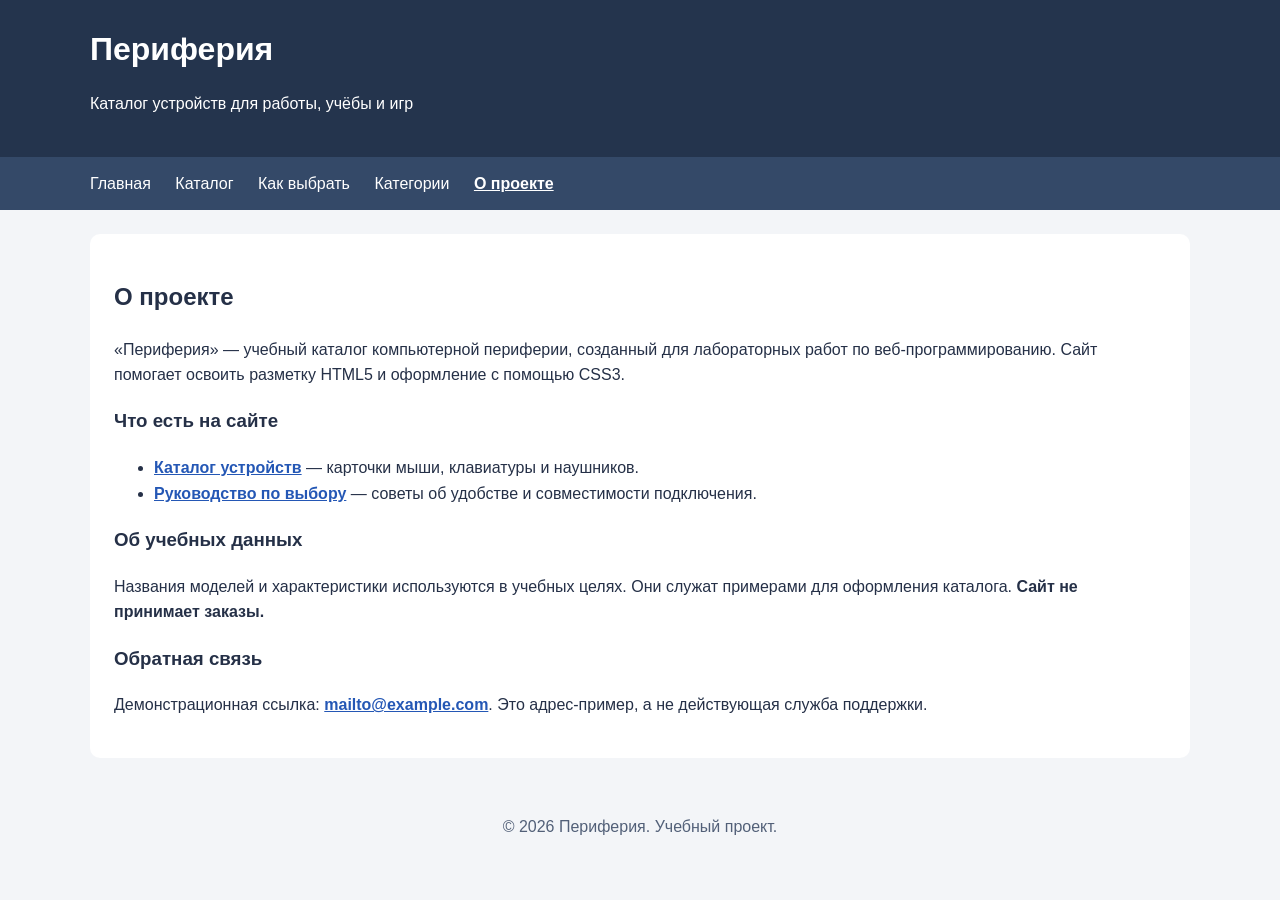
==== about.html @ ad81632f "feat(about): add project information page" ====
<!DOCTYPE html>
<html lang="ru">

<head>
    <meta charset="UTF-8">
    <meta name="viewport" content="width=device-width, initial-scale=1.0">
    <meta name="description" content="О проекте «Периферия»: учебный каталог для лабораторных по веб-программированию, разделы сайта и учебные данные.">

    <title>О проекте — Периферия</title>

    <link rel="stylesheet" href="css/style.css">
</head>

<body>
    <header class="site-header">
        <div class="container">
            <h1>Периферия</h1>
            <p>Каталог устройств для работы, учёбы и игр</p>
        </div>
    </header>

    <nav class="site-nav" aria-label="Основная навигация">
        <div class="container">
            <a href="index.html">Главная</a>
            <a href="catalog.html">Каталог</a>
            <a href="guide.html">Как выбрать</a>
            <a href="index.html#categories">Категории</a>
            <a href="about.html" aria-current="page">О проекте</a>
        </div>
    </nav>

    <main class="container">
        <article class="card">
            <h2>О проекте</h2>
            <p>
                «Периферия» — учебный каталог компьютерной периферии,
                созданный для лабораторных работ по веб-программированию.
                Сайт помогает освоить разметку HTML5 и оформление с помощью CSS3.
            </p>

            <section>
                <h3>Что есть на сайте</h3>
                <ul>
                    <li><a class="details-link" href="catalog.html">Каталог устройств</a> — карточки мыши, клавиатуры и наушников.</li>
                    <li><a class="details-link" href="guide.html">Руководство по выбору</a> — советы об удобстве и совместимости подключения.</li>
                </ul>
            </section>

            <section>
                <h3>Об учебных данных</h3>
                <p>
                    Названия моделей и характеристики используются в учебных целях.
                    Они служат примерами для оформления каталога.
                    <strong>Сайт не принимает заказы.</strong>
                </p>
            </section>

            <section>
                <h3>Обратная связь</h3>
                <p>
                    Демонстрационная ссылка:
                    <a class="details-link" href="mailto:mailto@example.com">mailto@example.com</a>.
                    Это адрес-пример, а не действующая служба поддержки.
                </p>
            </section>
        </article>
    </main>

    <footer class="site-footer">
        <div class="container">
            <p>&copy; 2026 Периферия. Учебный проект.</p>
        </div>
    </footer>
</body>

</html>
---- css/style.css ----
/* Селектор тега: применяется ко всему телу страницы */
body {
    margin: 0;
    font-family: Arial, sans-serif;
    line-height: 1.6;
    color: #253047;
    background-color: #f3f5f8;
}

/* Селектор класса: ограничивает ширину содержимого */
.container {
    width: 90%;
    max-width: 1100px;
    margin: 0 auto;
}

.site-header {
    padding: 24px 0;
    color: #ffffff;
    background-color: #24344d;
}

.site-header h1 {
    margin: 0;
}

.site-nav {
    padding: 14px 0;
    background-color: #344968;
}

.site-nav a {
    display: inline-block;
    margin-right: 20px;
    color: #ffffff;
    text-decoration: none;
}

.site-nav a:hover {
    text-decoration: underline;
}

.card {
    margin: 24px 0;
    padding: 24px;
    background-color: #ffffff;
    border-radius: 10px;
}

/* Селектор идентификатора: применяется к одному разделу */
#about {
    border-left: 4px solid #356bd6;
}

.site-footer {
    padding: 16px 0;
    color: #526078;
    text-align: center;
}

/* Выделение ссылки на текущую страницу */
.site-nav a[aria-current="page"] {
    font-weight: bold;
    text-decoration: underline;
}

.catalog-section {
    padding: 24px 0;
}

/* Сетка автоматически подбирает количество столбцов */
.product-grid {
    display: grid;
    grid-template-columns: repeat(auto-fit, minmax(220px, 1fr));
    gap: 20px;
}

.product-card {
    margin: 0;
}

.product-card h3 {
    margin-top: 0;
}

.product-card ul {
    padding-left: 20px;
}

.product-image {
    display: block;
    width: 100%;
    height: 180px;
    object-fit: contain;
    margin-bottom: 16px;
}

.product-image-large {
    max-width: 400px;
    height: 260px;
    margin: 0 auto 24px;
}

.details-link {
    color: #2457b5;
    font-weight: bold;
}

.details-link:hover {
    text-decoration: none;
}

.specs-table {
    width: 100%;
    border-collapse: collapse;
}

.specs-table caption {
    margin-bottom: 10px;
    text-align: left;
    color: #526078;
}

.specs-table th,
.specs-table td {
    padding: 12px;
    border: 1px solid #d5dce6;
    text-align: left;
    /* Позволяет длинным словам переноситься в узких ячейках. */
    overflow-wrap: anywhere;
}

.specs-table thead {
    background-color: #edf2fa;
}

.selection-tip {
    border-left: 4px solid #356bd6;
}
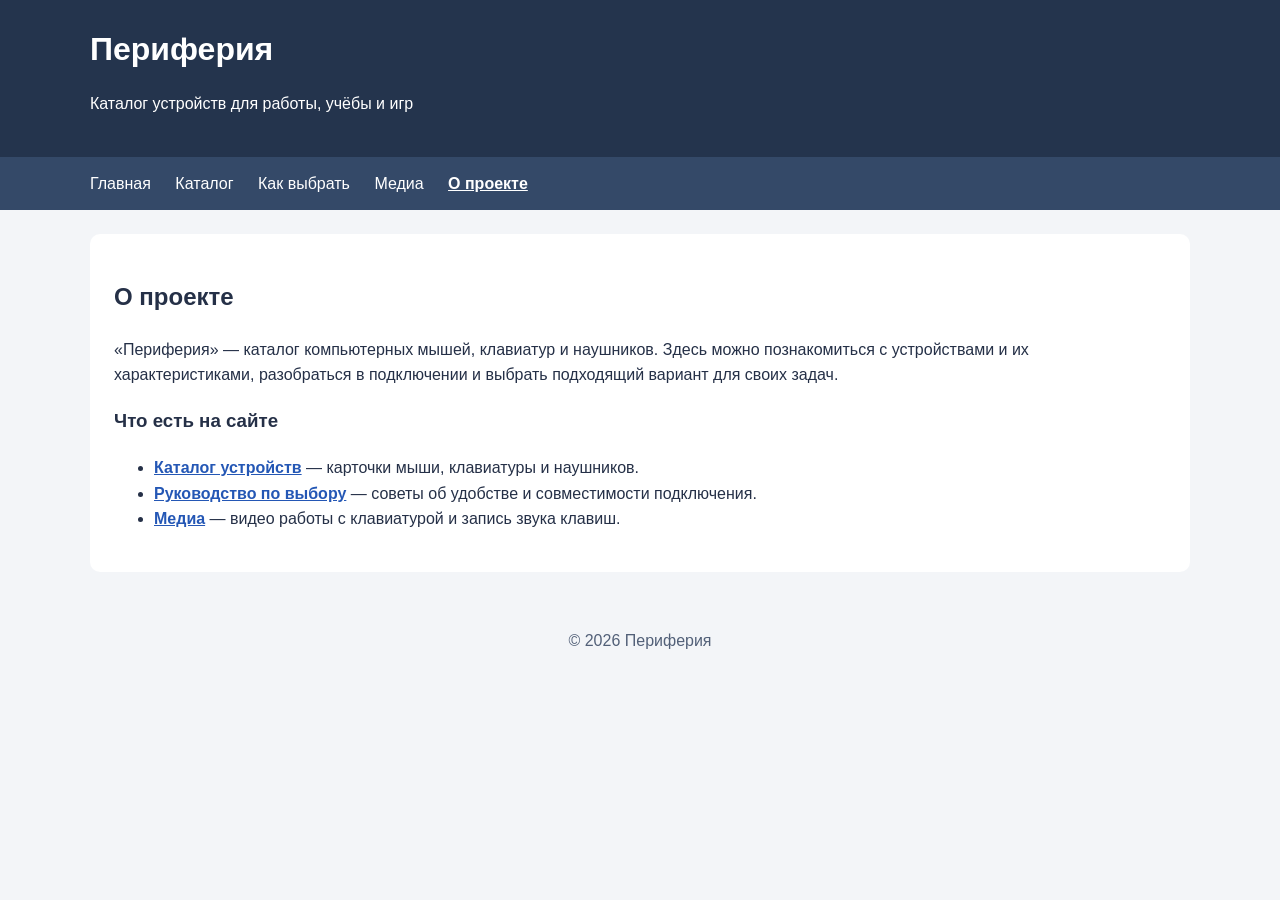
==== commit 38cc2a7e: "feat(media): add media page and simplify site copy" ====
--- a/about.html
+++ b/about.html
@@ -4,7 +4,7 @@
 <head>
     <meta charset="UTF-8">
     <meta name="viewport" content="width=device-width, initial-scale=1.0">
-    <meta name="description" content="О проекте «Периферия»: учебный каталог для лабораторных по веб-программированию, разделы сайта и учебные данные.">
+    <meta name="description" content="О каталоге «Периферия»: мыши, клавиатуры, наушники, рекомендации по выбору и медиаматериалы.">
 
     <title>О проекте — Периферия</title>
 
@@ -24,7 +24,7 @@
             <a href="index.html">Главная</a>
             <a href="catalog.html">Каталог</a>
             <a href="guide.html">Как выбрать</a>
-            <a href="index.html#categories">Категории</a>
+            <a href="media.html">Медиа</a>
             <a href="about.html" aria-current="page">О проекте</a>
         </div>
     </nav>
@@ -33,9 +33,9 @@
         <article class="card">
             <h2>О проекте</h2>
             <p>
-                «Периферия» — учебный каталог компьютерной периферии,
-                созданный для лабораторных работ по веб-программированию.
-                Сайт помогает освоить разметку HTML5 и оформление с помощью CSS3.
+                «Периферия» — каталог компьютерных мышей, клавиатур и наушников.
+                Здесь можно познакомиться с устройствами и их характеристиками,
+                разобраться в подключении и выбрать подходящий вариант для своих задач.
             </p>
 
             <section>
@@ -43,32 +43,16 @@
                 <ul>
                     <li><a class="details-link" href="catalog.html">Каталог устройств</a> — карточки мыши, клавиатуры и наушников.</li>
                     <li><a class="details-link" href="guide.html">Руководство по выбору</a> — советы об удобстве и совместимости подключения.</li>
+                    <li><a class="details-link" href="media.html">Медиа</a> — видео работы с клавиатурой и запись звука клавиш.</li>
                 </ul>
             </section>
 
-            <section>
-                <h3>Об учебных данных</h3>
-                <p>
-                    Названия моделей и характеристики используются в учебных целях.
-                    Они служат примерами для оформления каталога.
-                    <strong>Сайт не принимает заказы.</strong>
-                </p>
-            </section>
-
-            <section>
-                <h3>Обратная связь</h3>
-                <p>
-                    Демонстрационная ссылка:
-                    <a class="details-link" href="mailto:mailto@example.com">mailto@example.com</a>.
-                    Это адрес-пример, а не действующая служба поддержки.
-                </p>
-            </section>
         </article>
     </main>
 
     <footer class="site-footer">
         <div class="container">
-            <p>&copy; 2026 Периферия. Учебный проект.</p>
+            <p>&copy; 2026 Периферия</p>
         </div>
     </footer>
 </body>
--- a/css/style.css
+++ b/css/style.css
@@ -137,3 +137,13 @@
 .selection-tip {
     border-left: 4px solid #356bd6;
 }
+
+video,
+audio {
+    display: block;
+    width: 100%;
+}
+
+video {
+    height: auto;
+}
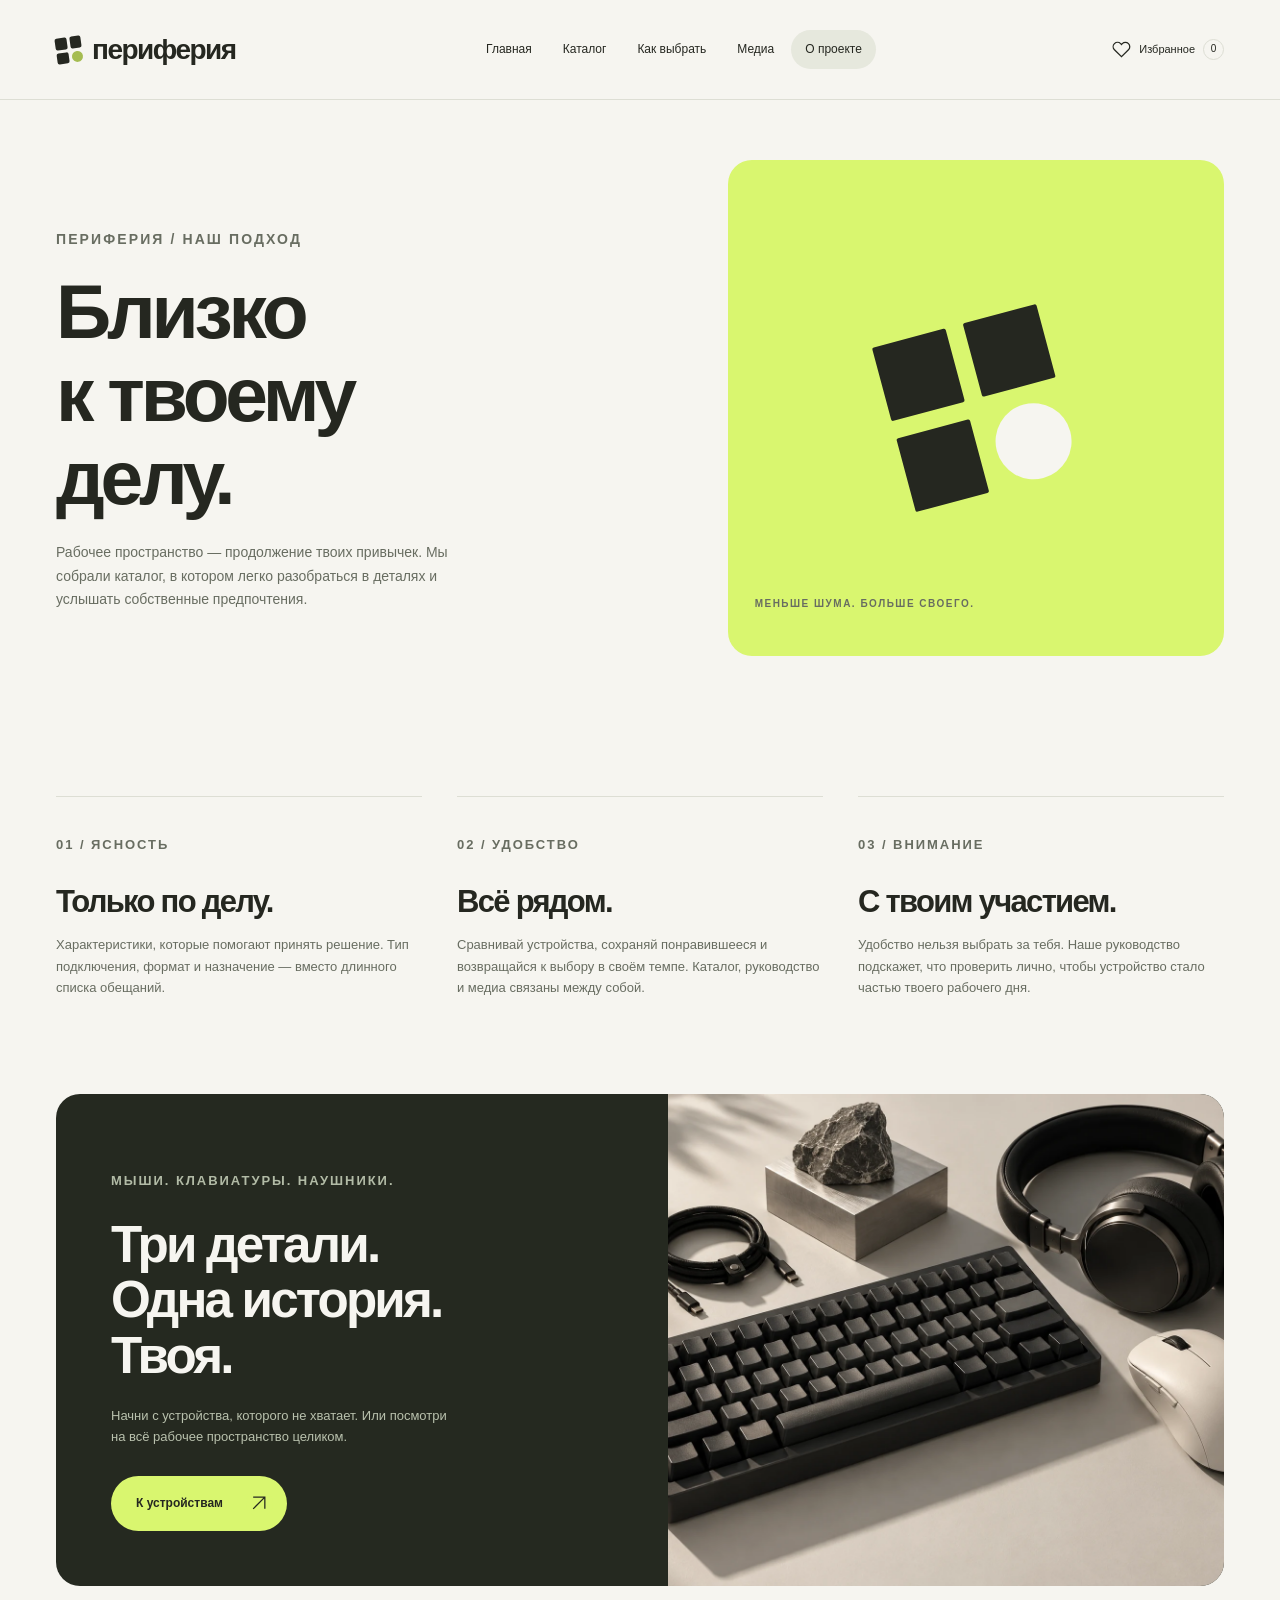
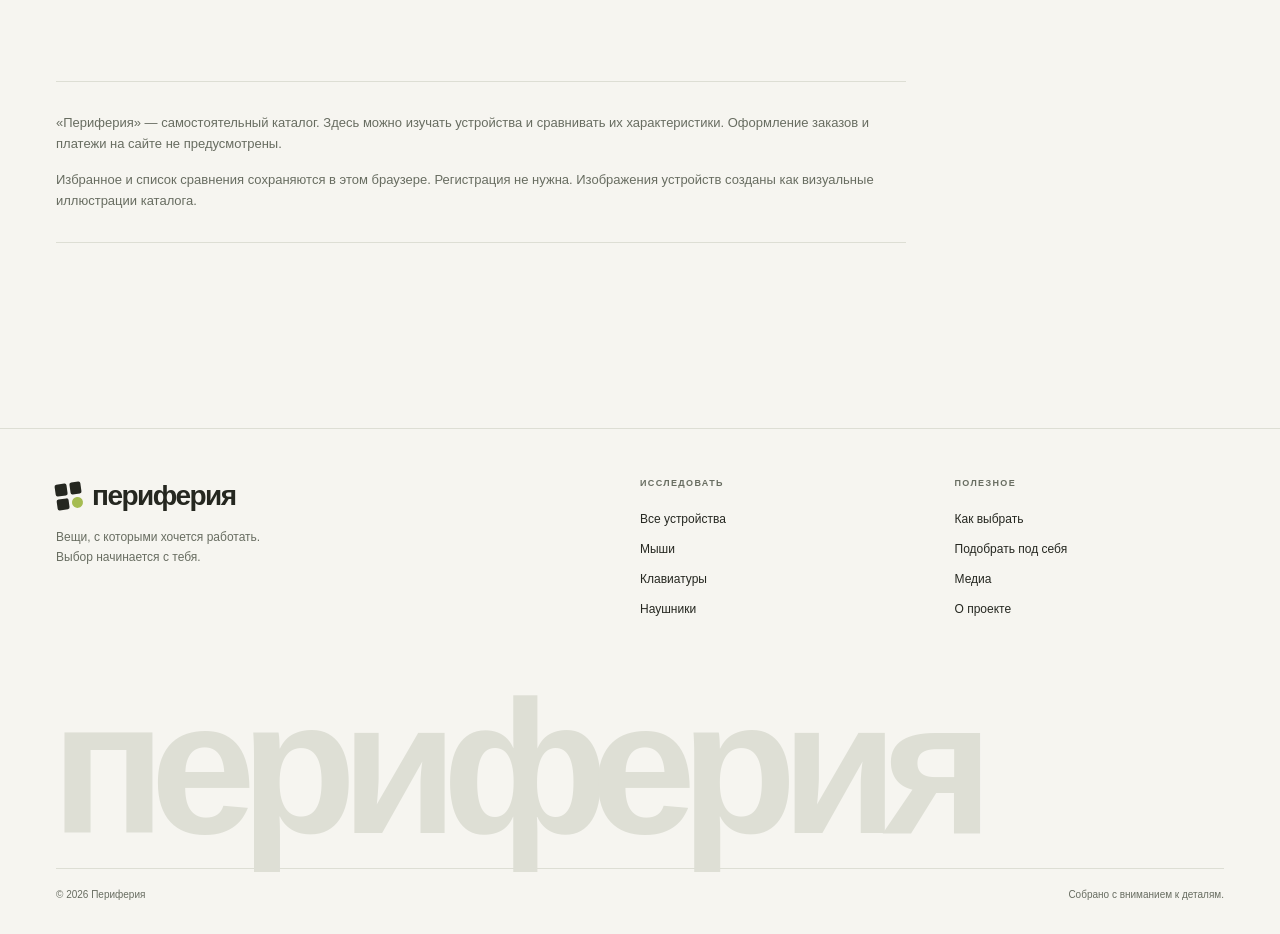
==== commit f64af4b1: "feat: redesign catalog and add interactive selection tools" ====
--- a/about.html
+++ b/about.html
@@ -1,60 +1,288 @@
 <!DOCTYPE html>
 <html lang="ru">
-
-<head>
+  <head>
     <meta charset="UTF-8">
-    <meta name="viewport" content="width=device-width, initial-scale=1.0">
-    <meta name="description" content="О каталоге «Периферия»: мыши, клавиатуры, наушники, рекомендации по выбору и медиаматериалы.">
-
-    <title>О проекте — Периферия</title>
-
+    <meta name="viewport" content="width=device-width, initial-scale=1">
+    <meta name="theme-color" content="#f6f5f0">
+    <meta name="description" content="Периферия — независимый каталог устройств для рабочего пространства. Наш подход к выбору, сравнению и удобству.">
+    <meta property="og:title" content="О проекте — Периферия">
+    <meta property="og:description" content="Периферия — независимый каталог устройств для рабочего пространства. Наш подход к выбору, сравнению и удобству.">
+    <meta property="og:type" content="website">
+    <meta property="og:locale" content="ru_RU">
+    <title>
+      О проекте — Периферия
+    </title>
+    <link rel="icon" href="images/favicon.svg" type="image/svg+xml">
     <link rel="stylesheet" href="css/style.css">
-</head>
-
-<body>
+    <script src="js/app.js" defer>
+    </script>
+  </head>
+  <body>
+    <a class="skip-link" href="#main">
+      К содержанию
+    </a>
     <header class="site-header">
-        <div class="container">
-            <h1>Периферия</h1>
-            <p>Каталог устройств для работы, учёбы и игр</p>
-        </div>
+      <div class="container header-inner">
+        <a class="logo" href="index.html" aria-label="Периферия — главная">
+          <span class="logo-symbol" aria-hidden="true">
+            <i>
+            </i>
+            <i>
+            </i>
+            <i>
+            </i>
+            <i>
+            </i>
+          </span>
+          периферия
+        </a>
+        <nav class="main-nav" id="main-navigation" data-mobile-nav aria-label="Основная навигация">
+          <a href="index.html">
+            Главная
+          </a>
+          <a href="catalog.html">
+            Каталог
+          </a>
+          <a href="guide.html">
+            Как выбрать
+          </a>
+          <a href="media.html">
+            Медиа
+          </a>
+          <a href="about.html" aria-current="page">
+            О проекте
+          </a>
+        </nav>
+        <div class="header-actions">
+          <a class="favorite-link" href="catalog.html?favorites=1" aria-label="Открыть избранное">
+            <svg width="19" height="19" viewBox="0 0 24 24" fill="none" stroke="currentColor" stroke-width="1.6" aria-hidden="true">
+              <path d="M20.8 4.6a5.5 5.5 0 0 0-7.8 0L12 5.7l-1.1-1.1a5.5 5.5 0 0 0-7.8 7.8L12 21l8.8-8.6a5.5 5.5 0 0 0 0-7.8Z"/>
+            </svg>
+            <span>
+              Избранное
+            </span>
+            <span class="counter" data-favorite-count>
+              0
+            </span>
+          </a>
+          <button class="menu-toggle" type="button" data-menu-toggle aria-controls="main-navigation" aria-expanded="false" aria-label="Открыть меню">
+            <svg width="20" height="20" viewBox="0 0 24 24" fill="none" stroke="currentColor" stroke-width="1.5" aria-hidden="true">
+              <path d="M4 8h16M4 16h16"/>
+            </svg>
+          </button>
+        </div>
+      </div>
     </header>
-
-    <nav class="site-nav" aria-label="Основная навигация">
-        <div class="container">
-            <a href="index.html">Главная</a>
-            <a href="catalog.html">Каталог</a>
-            <a href="guide.html">Как выбрать</a>
-            <a href="media.html">Медиа</a>
-            <a href="about.html" aria-current="page">О проекте</a>
-        </div>
-    </nav>
-
-    <main class="container">
-        <article class="card">
-            <h2>О проекте</h2>
+    <main id="main">
+      <section class="container page-hero story-hero">
+        <div>
+          <p class="eyebrow">
+            Периферия / Наш подход
+          </p>
+          <h1>
+            Близко
+            <br>
+            к твоему
+            <br>
+            делу.
+          </h1>
+          <p>
+            Рабочее пространство — продолжение твоих привычек. Мы собрали каталог, в котором легко разобраться в деталях и услышать собственные предпочтения.
+          </p>
+        </div>
+        <div class="story-mark" aria-hidden="true">
+          <span class="logo-symbol" aria-hidden="true">
+            <i>
+            </i>
+            <i>
+            </i>
+            <i>
+            </i>
+            <i>
+            </i>
+          </span>
+          <span class="eyebrow">
+            Меньше шума. Больше своего.
+          </span>
+        </div>
+      </section>
+      <section class="container section principles" aria-label="Принципы каталога">
+        <div class="principle" data-reveal>
+          <p class="eyebrow">
+            01 / Ясность
+          </p>
+          <h2>
+            Только по делу.
+          </h2>
+          <p>
+            Характеристики, которые помогают принять решение. Тип подключения, формат и назначение — вместо длинного списка обещаний.
+          </p>
+        </div>
+        <div class="principle" data-reveal>
+          <p class="eyebrow">
+            02 / Удобство
+          </p>
+          <h2>
+            Всё рядом.
+          </h2>
+          <p>
+            Сравнивай устройства, сохраняй понравившееся и возвращайся к выбору в своём темпе. Каталог, руководство и медиа связаны между собой.
+          </p>
+        </div>
+        <div class="principle" data-reveal>
+          <p class="eyebrow">
+            03 / Внимание
+          </p>
+          <h2>
+            С твоим участием.
+          </h2>
+          <p>
+            Удобство нельзя выбрать за тебя. Наше руководство подскажет, что проверить лично, чтобы устройство стало частью твоего рабочего дня.
+          </p>
+        </div>
+      </section>
+      <section class="container">
+        <div class="editorial-panel">
+          <div class="editorial-copy">
+            <p class="eyebrow">
+              Мыши. Клавиатуры. Наушники.
+            </p>
+            <h2>
+              Три детали.
+              <br>
+              Одна история.
+              <br>
+              Твоя.
+            </h2>
             <p>
-                «Периферия» — каталог компьютерных мышей, клавиатур и наушников.
-                Здесь можно познакомиться с устройствами и их характеристиками,
-                разобраться в подключении и выбрать подходящий вариант для своих задач.
-            </p>
-
-            <section>
-                <h3>Что есть на сайте</h3>
-                <ul>
-                    <li><a class="details-link" href="catalog.html">Каталог устройств</a> — карточки мыши, клавиатуры и наушников.</li>
-                    <li><a class="details-link" href="guide.html">Руководство по выбору</a> — советы об удобстве и совместимости подключения.</li>
-                    <li><a class="details-link" href="media.html">Медиа</a> — видео работы с клавиатурой и запись звука клавиш.</li>
-                </ul>
-            </section>
-
-        </article>
+              Начни с устройства, которого не хватает. Или посмотри на всё рабочее пространство целиком.
+            </p>
+            <a class="button button--lime" href="catalog.html">
+              К устройствам
+              <span class="arrow-circle">
+                <svg width="20" height="20" viewBox="0 0 24 24" fill="none" stroke="currentColor" stroke-width="1.5" aria-hidden="true">
+                  <path d="M5 19 19 5M5 5h14v14"/>
+                </svg>
+              </span>
+            </a>
+          </div>
+          <div class="editorial-art">
+            <img src="images/hero.webp" alt="Комплект устройств для рабочего пространства" width="1536" height="1024" loading="lazy">
+          </div>
+        </div>
+      </section>
+      <section class="container section">
+        <div class="about-note">
+          <p>
+            «Периферия» — самостоятельный каталог. Здесь можно изучать устройства и сравнивать их характеристики. Оформление заказов и платежи на сайте не предусмотрены.
+          </p>
+          <p>
+            Избранное и список сравнения сохраняются в этом браузере. Регистрация не нужна. Изображения устройств созданы как визуальные иллюстрации каталога.
+          </p>
+        </div>
+      </section>
     </main>
-
     <footer class="site-footer">
-        <div class="container">
-            <p>&copy; 2026 Периферия</p>
-        </div>
+      <div class="container">
+        <div class="footer-top">
+          <div class="footer-brand">
+            <a class="logo" href="index.html" aria-label="Периферия — главная">
+              <span class="logo-symbol" aria-hidden="true">
+                <i>
+                </i>
+                <i>
+                </i>
+                <i>
+                </i>
+                <i>
+                </i>
+              </span>
+              периферия
+            </a>
+            <p>
+              Вещи, с которыми хочется работать.
+              <br>
+              Выбор начинается с тебя.
+            </p>
+          </div>
+          <div class="footer-links">
+            <p class="eyebrow">
+              Исследовать
+            </p>
+            <a href="catalog.html">
+              Все устройства
+            </a>
+            <a href="catalog.html?category=mouse">
+              Мыши
+            </a>
+            <a href="catalog.html?category=keyboard">
+              Клавиатуры
+            </a>
+            <a href="catalog.html?category=headphones">
+              Наушники
+            </a>
+          </div>
+          <div class="footer-links">
+            <p class="eyebrow">
+              Полезное
+            </p>
+            <a href="guide.html">
+              Как выбрать
+            </a>
+            <a href="guide.html#finder">
+              Подобрать под себя
+            </a>
+            <a href="media.html">
+              Медиа
+            </a>
+            <a href="about.html">
+              О проекте
+            </a>
+          </div>
+        </div>
+        <div class="footer-word" aria-hidden="true">
+          периферия
+        </div>
+        <div class="footer-bottom">
+          <span>
+            © 2026 Периферия
+          </span>
+          <span>
+            Собрано с вниманием к деталям.
+          </span>
+        </div>
+      </div>
     </footer>
-</body>
-
+    <div class="compare-bar" data-compare-bar hidden>
+      <span>
+        В сравнении:
+        <b data-compare-count>
+          0
+        </b>
+      </span>
+      <button class="button button--lime" type="button" data-open-compare>
+        Сравнить устройства
+        <svg width="20" height="20" viewBox="0 0 24 24" fill="none" stroke="currentColor" stroke-width="1.5" aria-hidden="true">
+          <path d="M5 19 19 5M5 5h14v14"/>
+        </svg>
+      </button>
+      <button type="button" data-clear-compare>
+        Сбросить
+      </button>
+    </div>
+    <dialog class="compare-dialog" id="compare-dialog" aria-labelledby="compare-title">
+      <div class="dialog-heading">
+        <h2 id="compare-title">
+          Всё рядом.
+        </h2>
+        <button type="button" class="icon-button" data-close-dialog aria-label="Закрыть сравнение">
+          ✕
+        </button>
+      </div>
+      <div data-compare-content>
+      </div>
+    </dialog>
+    <div class="toast" data-toast role="status" hidden>
+    </div>
+  </body>
 </html>
--- a/css/style.css
+++ b/css/style.css
@@ -1,149 +1,2221 @@
-/* Селектор тега: применяется ко всему телу страницы */
+:root {
+  --paper:#f6f5f0;
+  --ink:#252720;
+  --muted:#686d61;
+  --line:#ddded4;
+  --lime:#d9f66f;
+  --surface:#eeeee6;
+  --dark:#252920;
+}
+
+* {
+  box-sizing:border-box;
+}
+
+html {
+  scroll-behavior:smooth;
+  scroll-padding-top:35px;
+}
+
 body {
-    margin: 0;
-    font-family: Arial, sans-serif;
-    line-height: 1.6;
-    color: #253047;
-    background-color: #f3f5f8;
-}
-
-/* Селектор класса: ограничивает ширину содержимого */
+  margin:0;
+  background:var(--paper);
+  color:var(--ink);
+  font:16px/1.65 'Segoe UI',Arial,sans-serif;
+  -webkit-font-smoothing:antialiased;
+}
+
+button,input,select {
+  font:inherit;
+  color:inherit;
+}
+
+a {
+  color:inherit;
+  text-decoration:none;
+}
+
+button {
+  cursor:pointer;
+}
+
+img,video {
+  display:block;
+  max-width:100%;
+}
+
+svg {
+  vertical-align:middle;
+  flex-shrink:0;
+}
+
+h1,h2,h3,p {
+  margin:0;
+}
+
+h1,h2,h3 {
+  font-weight:550;
+  line-height:1.08;
+  letter-spacing:-.055em;
+}
+
+h1 {
+  font-size:clamp(54px,7vw,100px);
+}
+
+h2 {
+  font-size:clamp(36px,4.3vw,64px);
+}
+
+h3 {
+  font-size:27px;
+  letter-spacing:-.04em;
+}
+
+p {
+  color:var(--muted);
+}
+
+[hidden] {
+  display:none!important;
+}
+
+::selection {
+  background:var(--lime);
+}
+
+:focus-visible {
+  outline:3px solid #708b30;
+  outline-offset:5px;
+}
+
+button:disabled {
+  opacity:.45;
+  cursor:default;
+}
+
 .container {
-    width: 90%;
-    max-width: 1100px;
-    margin: 0 auto;
+  width:calc(100% - 112px);
+  max-width:1360px;
+  margin-inline:auto;
+}
+
+.section {
+  padding-block:95px;
+}
+
+.eyebrow {
+  font-size:10px;
+  letter-spacing:.15em;
+  text-transform:uppercase;
+  font-weight:650;
+  line-height:1.5;
+}
+
+.muted {
+  color:var(--muted);
+}
+
+.skip-link {
+  position:fixed;
+  top:-100px;
+  left:20px;
+  z-index:100;
+  padding:12px;
+  background:var(--lime);
+}
+
+.skip-link:focus {
+  top:10px;
 }
 
 .site-header {
-    padding: 24px 0;
-    color: #ffffff;
-    background-color: #24344d;
-}
-
-.site-header h1 {
-    margin: 0;
-}
-
-.site-nav {
-    padding: 14px 0;
-    background-color: #344968;
-}
-
-.site-nav a {
-    display: inline-block;
-    margin-right: 20px;
-    color: #ffffff;
-    text-decoration: none;
-}
-
-.site-nav a:hover {
-    text-decoration: underline;
-}
-
-.card {
-    margin: 24px 0;
-    padding: 24px;
-    background-color: #ffffff;
-    border-radius: 10px;
-}
-
-/* Селектор идентификатора: применяется к одному разделу */
-#about {
-    border-left: 4px solid #356bd6;
+  height:100px;
+  border-bottom:1px solid var(--line);
+  position:relative;
+  z-index:30;
+  background:var(--paper);
+}
+
+.header-inner {
+  height:100%;
+  display:flex;
+  justify-content:space-between;
+  align-items:center;
+  gap:24px;
+}
+
+.logo {
+  display:inline-flex;
+  align-items:center;
+  gap:10px;
+  font-size:28px;
+  font-weight:750;
+  letter-spacing:-1.5px;
+  line-height:1;
+}
+
+.logo-symbol {
+  width:26px;
+  height:26px;
+  display:grid;
+  grid-template-columns:repeat(2,1fr);
+  gap:3px;
+  transform:rotate(-8deg);
+}
+
+.logo-symbol i {
+  background:currentColor;
+  border-radius:2px;
+}
+
+.logo-symbol i:last-child {
+  border-radius:50%;
+  background:#a5bc51;
+}
+
+.main-nav {
+  display:flex;
+  align-items:center;
+  gap:3px;
+}
+
+.main-nav a {
+  font-size:12px;
+  padding:10px 14px;
+  border-radius:30px;
+  transition:background .2s;
+}
+
+.main-nav a:hover,.main-nav a[aria-current=page] {
+  background:#e6e8dd;
+}
+
+.header-actions {
+  display:flex;
+  align-items:center;
+  gap:15px;
+}
+
+.favorite-link {
+  display:flex;
+  align-items:center;
+  gap:8px;
+  font-size:11px;
+}
+
+.counter {
+  width:21px;
+  height:21px;
+  border:1px solid var(--line);
+  border-radius:50%;
+  display:grid;
+  place-items:center;
+  font-size:10px;
+}
+
+.menu-toggle {
+  display:none;
+}
+
+.icon-button,.menu-toggle {
+  width:42px;
+  height:42px;
+  border:1px solid var(--line);
+  background:transparent;
+  border-radius:50%;
+  place-items:center;
+}
+
+.icon-button {
+  display:inline-grid;
+  transition:background .2s;
+}
+
+.icon-button:hover {
+  background:var(--lime);
+}
+
+.button {
+  display:inline-flex;
+  align-items:center;
+  justify-content:center;
+  gap:23px;
+  padding:13px 24px;
+  min-height:53px;
+  border:1px solid transparent;
+  border-radius:40px;
+  background:var(--ink);
+  color:#fff;
+  font-size:12px;
+  font-weight:600;
+  transition:transform .2s,background .2s;
+}
+
+.button:hover {
+  transform:translateY(-2px);
+  background:#474f3b;
+}
+
+.button--lime {
+  background:var(--lime);
+  color:var(--ink);
+}
+
+.button--lime:hover {
+  background:#c9e85e;
+}
+
+.button--outline {
+  background:transparent;
+  color:var(--ink);
+  border-color:var(--line);
+}
+
+.button--outline:hover {
+  background:var(--surface);
+}
+
+.arrow-circle {
+  width:27px;
+  height:27px;
+  display:grid;
+  place-items:center;
+  border-radius:50%;
+  background:var(--lime);
+  color:var(--ink);
+  margin-right:-11px;
+}
+
+.text-link {
+  display:inline-flex;
+  align-items:center;
+  gap:15px;
+  border-bottom:1px solid var(--ink);
+  padding-bottom:6px;
+  font-size:12px;
+  font-weight:600;
+  transition:gap .2s;
+}
+
+.text-link:hover {
+  gap:22px;
+}
+
+.hero {
+  padding-top:34px;
+  padding-bottom:45px;
+}
+
+.hero-topline {
+  display:flex;
+  justify-content:space-between;
+  padding-bottom:28px;
+  color:var(--muted);
+}
+
+.live-dot {
+  display:flex;
+  align-items:center;
+  gap:8px;
+}
+
+.live-dot:before {
+  content:'';
+  width:6px;
+  height:6px;
+  background:#96a85e;
+  border-radius:50%;
+}
+
+.hero-grid {
+  display:grid;
+  grid-template-columns:1fr 1.02fr;
+  gap:45px;
+  align-items:center;
+}
+
+.hero-copy {
+  padding-block:25px;
+  animation:arrive .9s both;
+}
+
+.hero h1 {
+  font-size:clamp(62px,6.15vw,97px);
+  line-height:1.04;
+  letter-spacing:-.065em;
+}
+
+.hero h1 em {
+  font-family:Georgia,serif;
+  font-weight:400;
+}
+
+.hero-description {
+  max-width:350px;
+  margin-top:26px;
+  font-size:14px;
+  line-height:1.85;
+}
+
+.hero-cta {
+  display:flex;
+  align-items:center;
+  gap:25px;
+  margin-top:31px;
+}
+
+.hero-secondary {
+  font-size:11px;
+  border-bottom:1px solid var(--line);
+  padding-bottom:5px;
+}
+
+.hero-visual {
+  position:relative;
+  aspect-ratio:1.02;
+  border-radius:22px;
+  overflow:hidden;
+  background:#e9e8e2;
+  animation:arrive 1.1s .1s both;
+}
+
+.hero-visual>img {
+  width:100%;
+  height:100%;
+  object-fit:cover;
+  transition:transform 1s;
+}
+
+.hero-visual:hover>img {
+  transform:scale(1.04);
+}
+
+.hero-sticker {
+  position:absolute;
+  right:24px;
+  top:24px;
+  display:grid;
+  place-content:center;
+  text-align:center;
+  background:var(--lime);
+  width:95px;
+  height:95px;
+  border-radius:50%;
+  font-size:10px;
+  font-weight:750;
+  line-height:1.4;
+  letter-spacing:.07em;
+  transform:rotate(12deg);
+}
+
+.photo-caption {
+  position:absolute;
+  bottom:22px;
+  left:22px;
+  right:22px;
+  padding:14px 17px;
+  border-radius:11px;
+  background:#fafaf1dd;
+  backdrop-filter:blur(10px);
+  display:flex;
+  justify-content:space-between;
+  align-items:center;
+  gap:10px;
+  font-size:11px;
+}
+
+.caption-arrow {
+  font-size:22px;
+}
+
+.hero-notes {
+  display:flex;
+  gap:36px;
+  border-top:1px solid var(--line);
+  padding-top:22px;
+  margin-top:30px;
+  font-size:10px;
+  color:var(--muted);
+}
+
+.hero-notes span {
+  display:flex;
+  align-items:center;
+  gap:8px;
+}
+
+.hero-notes b {
+  font-size:16px;
+  font-weight:400;
+  color:var(--ink);
+}
+
+.category-strip {
+  display:grid;
+  grid-template-columns:1fr repeat(3,1fr);
+  border-block:1px solid var(--line);
+  margin-top:20px;
+}
+
+.category-intro {
+  padding:25px 15px 25px 0;
+  display:flex;
+  align-items:center;
+}
+
+.category-strip>a {
+  border-left:1px solid var(--line);
+  padding:23px;
+  display:flex;
+  align-items:center;
+  justify-content:space-between;
+  gap:10px;
+  transition:background .2s;
+}
+
+.category-strip>a:hover {
+  background:var(--lime);
+}
+
+.category-strip small {
+  display:block;
+  font-size:9px;
+  letter-spacing:.12em;
+  color:var(--muted);
+  margin-bottom:5px;
+}
+
+.category-strip strong {
+  font-size:17px;
+  font-weight:550;
+}
+
+.section-heading {
+  display:flex;
+  justify-content:space-between;
+  align-items:end;
+  gap:30px;
+  margin-bottom:36px;
+}
+
+.section-heading .eyebrow {
+  color:var(--muted);
+  margin-bottom:15px;
+}
+
+.section-heading p {
+  font-size:13px;
+  max-width:330px;
+}
+
+.product-grid {
+  display:grid;
+  grid-template-columns:repeat(3,minmax(0,1fr));
+  gap:24px;
+}
+
+.product-card {
+  min-width:0;
+}
+
+.product-visual {
+  position:relative;
+  aspect-ratio:1.06;
+  border-radius:18px;
+  overflow:hidden;
+  background:#e9e8e2;
+}
+
+.product-visual>a {
+  display:block;
+  height:100%;
+}
+
+.product-visual img {
+  width:100%;
+  height:100%;
+  object-fit:cover;
+  transition:transform .7s cubic-bezier(.2,.6,.25,1);
+}
+
+.product-visual:hover img {
+  transform:scale(1.055);
+}
+
+.favorite-button {
+  position:absolute;
+  right:16px;
+  top:16px;
+  background:#ffffffba;
+  border:0;
+}
+
+.favorite-button[aria-pressed=true] {
+  background:var(--lime);
+}
+
+.favorite-button[aria-pressed=true] svg {
+  fill:currentColor;
+}
+
+.product-index {
+  position:absolute;
+  left:18px;
+  bottom:16px;
+  font-size:9px;
+  letter-spacing:.08em;
+  background:#f5f5e9b8;
+  border-radius:4px;
+  padding:3px 7px;
+  color:#555c49;
+}
+
+.product-meta {
+  padding:21px 3px 0;
+}
+
+.product-meta>.eyebrow {
+  color:var(--muted);
+  font-size:9px;
+}
+
+.product-title {
+  display:block;
+  margin-top:8px;
+}
+
+.product-title h3 {
+  font-size:27px;
+}
+
+.product-meta>p {
+  font-size:12px;
+  margin-top:11px;
+  line-height:1.75;
+  max-width:300px;
+}
+
+.product-bottom {
+  border-top:1px solid var(--line);
+  margin-top:18px;
+  padding-top:14px;
+  display:flex;
+  justify-content:space-between;
+  align-items:center;
+  gap:10px;
+  font-size:10px;
+  color:var(--muted);
+}
+
+.text-button {
+  border:0;
+  background:none;
+  padding:3px 0;
+  font-size:11px;
+  font-weight:600;
+  white-space:nowrap;
+}
+
+.text-button:hover {
+  text-decoration:underline;
+}
+
+.text-button[aria-pressed=true] {
+  color:#576e1f;
+}
+
+.editorial-panel {
+  display:grid;
+  grid-template-columns:1.1fr 1fr;
+  background:var(--dark);
+  color:var(--paper);
+  border-radius:24px;
+  overflow:hidden;
+  min-height:430px;
+}
+
+.editorial-copy {
+  padding:55px;
+}
+
+.editorial-copy .eyebrow {
+  color:#b2bba6;
+}
+
+.editorial-copy h2 {
+  font-size:clamp(38px,4vw,62px);
+  margin-top:27px;
+}
+
+.editorial-copy p {
+  font-size:13px;
+  color:#b9c1ad;
+  max-width:350px;
+  margin-top:22px;
+}
+
+.editorial-copy .button {
+  margin-top:28px;
+}
+
+.editorial-art {
+  position:relative;
+  background:#e9e8e2;
+  overflow:hidden;
+}
+
+.editorial-art img {
+  width:100%;
+  height:100%;
+  object-fit:cover;
+}
+
+.mini-label {
+  position:absolute;
+  bottom:24px;
+  left:24px;
+  font-size:10px;
+  padding:8px 15px;
+  background:var(--paper);
+  border-radius:25px;
+}
+
+.manifesto {
+  display:grid;
+  grid-template-columns:.55fr 1.45fr;
+  gap:40px;
+  border-top:1px solid var(--line);
+  padding-top:35px;
+}
+
+.manifesto-text {
+  font-size:clamp(27px,3vw,44px);
+  letter-spacing:-.035em;
+  line-height:1.4;
+  color:var(--ink);
+}
+
+.manifesto-text span {
+  color:#818975;
+}
+
+.media-teaser {
+  display:grid;
+  grid-template-columns:1fr 1fr;
+  gap:55px;
+  align-items:center;
+}
+
+.teaser-image {
+  aspect-ratio:1.4;
+  border-radius:18px;
+  position:relative;
+  overflow:hidden;
+  background:var(--surface);
+}
+
+.teaser-image img {
+  width:100%;
+  height:100%;
+  object-fit:cover;
+}
+
+.teaser-play {
+  position:absolute;
+  inset:0;
+  display:grid;
+  place-items:center;
+}
+
+.teaser-play span {
+  width:70px;
+  height:70px;
+  border-radius:50%;
+  background:var(--lime);
+  display:grid;
+  place-items:center;
+  font-size:22px;
+  box-shadow:0 0 0 13px #ffffff30;
+}
+
+.teaser-copy h2 {
+  margin-top:16px;
+}
+
+.teaser-copy p {
+  font-size:14px;
+  margin-top:21px;
+  max-width:360px;
+}
+
+.teaser-copy .text-link {
+  margin-top:27px;
 }
 
 .site-footer {
-    padding: 16px 0;
-    color: #526078;
-    text-align: center;
-}
-
-/* Выделение ссылки на текущую страницу */
-.site-nav a[aria-current="page"] {
-    font-weight: bold;
-    text-decoration: underline;
-}
-
-.catalog-section {
-    padding: 24px 0;
-}
-
-/* Сетка автоматически подбирает количество столбцов */
-.product-grid {
-    display: grid;
-    grid-template-columns: repeat(auto-fit, minmax(220px, 1fr));
-    gap: 20px;
-}
-
-.product-card {
-    margin: 0;
-}
-
-.product-card h3 {
-    margin-top: 0;
-}
-
-.product-card ul {
-    padding-left: 20px;
-}
-
-.product-image {
-    display: block;
-    width: 100%;
-    height: 180px;
-    object-fit: contain;
-    margin-bottom: 16px;
-}
-
-.product-image-large {
-    max-width: 400px;
-    height: 260px;
-    margin: 0 auto 24px;
-}
-
-.details-link {
-    color: #2457b5;
-    font-weight: bold;
-}
-
-.details-link:hover {
-    text-decoration: none;
+  border-top:1px solid var(--line);
+  margin-top:90px;
+  padding-top:48px;
+  overflow:hidden;
+}
+
+.footer-top {
+  display:grid;
+  grid-template-columns:2fr 1fr 1fr;
+  gap:45px;
+}
+
+.footer-brand p {
+  font-size:12px;
+  max-width:270px;
+  margin-top:18px;
+}
+
+.footer-links .eyebrow {
+  color:var(--muted);
+  margin-bottom:15px;
+  font-size:9px;
+}
+
+.footer-links a {
+  display:block;
+  font-size:12px;
+  padding:5px 0;
+}
+
+.footer-links a:hover {
+  text-decoration:underline;
+}
+
+.footer-word {
+  font-size:clamp(60px,14.8vw,230px);
+  line-height:1.05;
+  letter-spacing:-.08em;
+  font-weight:600;
+  color:#dedfd5;
+  margin-left:-.025em;
+  margin-top:45px;
+  user-select:none;
+}
+
+.footer-bottom {
+  border-top:1px solid var(--line);
+  display:flex;
+  justify-content:space-between;
+  gap:20px;
+  padding-block:18px 30px;
+  font-size:10px;
+  color:var(--muted);
+}
+
+.page-hero {
+  padding-block:60px 45px;
+}
+
+.breadcrumb {
+  display:flex;
+  gap:10px;
+  font-size:10px;
+  color:var(--muted);
+  margin-bottom:35px;
+}
+
+.breadcrumb a:hover {
+  color:var(--ink);
+}
+
+.page-hero .eyebrow {
+  margin-bottom:20px;
+  color:var(--muted);
+}
+
+.page-hero-row {
+  display:flex;
+  justify-content:space-between;
+  align-items:end;
+  gap:30px;
+}
+
+.page-hero p {
+  max-width:410px;
+  font-size:14px;
+  margin-top:23px;
+}
+
+.large-counter {
+  font-size:70px;
+  color:#c3c8b8;
+  line-height:1;
+  letter-spacing:-.08em;
+}
+
+.catalog-tools {
+  border-block:1px solid var(--line);
+  padding:25px 0;
+  display:flex;
+  align-items:center;
+  gap:18px;
+  flex-wrap:wrap;
+  margin-bottom:27px;
+}
+
+.search-field {
+  display:flex;
+  align-items:center;
+  gap:12px;
+  flex:1;
+  min-width:200px;
+  border-bottom:1px solid #a5ab97;
+  padding:8px 0;
+}
+
+.search-field input {
+  border:0;
+  background:none;
+  outline:none;
+  width:100%;
+  font-size:13px;
+}
+
+.search-field:focus-within {
+  border-color:#5b7225;
+}
+
+.catalog-filters {
+  display:flex;
+  gap:7px;
+  flex-wrap:wrap;
+}
+
+.filter-button {
+  border:1px solid var(--line);
+  background:transparent;
+  padding:9px 15px;
+  border-radius:30px;
+  font-size:11px;
+}
+
+.filter-button:hover {
+  background:var(--surface);
+}
+
+.filter-button.is-active,.filter-button[aria-pressed=true] {
+  background:var(--ink);
+  border-color:var(--ink);
+  color:var(--paper);
+}
+
+.catalog-subline {
+  display:flex;
+  justify-content:space-between;
+  align-items:center;
+  gap:15px;
+  margin-bottom:25px;
+  font-size:11px;
+  color:var(--muted);
+}
+
+.catalog-subline select {
+  border:0;
+  background:transparent;
+  padding:8px;
+  font-size:11px;
+  max-width:180px;
+}
+
+.empty-state {
+  text-align:center;
+  border:1px dashed #b9c0ad;
+  border-radius:18px;
+  padding:65px 25px;
+}
+
+.empty-state h2 {
+  font-size:30px;
+}
+
+.empty-state p {
+  font-size:13px;
+  margin:15px 0 24px;
+}
+
+.catalog-note {
+  display:flex;
+  justify-content:space-between;
+  gap:40px;
+  border-top:1px solid var(--line);
+  padding-top:30px;
+  margin-top:65px;
+}
+
+.catalog-note p {
+  font-size:13px;
+  max-width:450px;
+}
+
+.compare-bar {
+  position:fixed;
+  z-index:40;
+  left:50%;
+  bottom:22px;
+  transform:translateX(-50%);
+  display:flex;
+  align-items:center;
+  gap:25px;
+  background:var(--ink);
+  color:var(--paper);
+  padding:12px 15px 12px 27px;
+  border-radius:60px;
+  box-shadow:0 10px 50px #1113;
+}
+
+.compare-bar>span {
+  font-size:12px;
+  white-space:nowrap;
+}
+
+.compare-bar .button {
+  min-height:40px;
+  padding:8px 20px;
+  font-size:11px;
+}
+
+.compare-bar>button:last-child {
+  background:none;
+  border:0;
+  color:var(--paper);
+  font-size:12px;
+  padding:8px;
+}
+
+.compare-dialog {
+  border:1px solid var(--line);
+  border-radius:24px;
+  background:var(--paper);
+  padding:35px;
+  width:min(1100px,calc(100% - 35px));
+  max-height:88vh;
+  color:var(--ink);
+}
+
+.compare-dialog::backdrop {
+  background:#1d2319a8;
+  backdrop-filter:blur(5px);
+}
+
+.dialog-heading {
+  display:flex;
+  justify-content:space-between;
+  align-items:center;
+  gap:20px;
+  margin-bottom:25px;
+}
+
+.dialog-heading h2 {
+  font-size:38px;
+}
+
+.comparison-table-wrap {
+  overflow-x:auto;
+}
+
+.comparison-table {
+  width:100%;
+  min-width:600px;
+  border-collapse:collapse;
+  text-align:left;
+  font-size:12px;
+}
+
+.comparison-table th,.comparison-table td {
+  padding:17px 12px;
+  border-bottom:1px solid var(--line);
+  vertical-align:top;
+}
+
+.comparison-table thead th {
+  font-size:21px;
+  letter-spacing:-.04em;
+}
+
+.comparison-table tbody th {
+  min-width:140px;
+  font-weight:400;
+  color:var(--muted);
+}
+
+.comparison-table img {
+  width:100px;
+  border-radius:8px;
+  margin-bottom:10px;
+}
+
+.compare-remove {
+  display:block;
+  border:0;
+  background:none;
+  padding:0;
+  font-size:10px;
+  text-decoration:underline;
+  color:var(--muted);
+  margin-top:12px;
+}
+
+.comparison-note {
+  font-size:11px;
+  margin-top:20px;
+}
+
+.toast {
+  position:fixed;
+  z-index:60;
+  bottom:105px;
+  left:50%;
+  transform:translateX(-50%);
+  padding:12px 20px;
+  background:var(--lime);
+  border-radius:10px;
+  max-width:90vw;
+  text-align:center;
+  font-size:12px;
+  box-shadow:0 10px 40px #3331;
+}
+
+.product-detail {
+  display:grid;
+  grid-template-columns:1.1fr 1fr;
+  gap:65px;
+  align-items:start;
+}
+
+.detail-image {
+  position:sticky;
+  top:25px;
+  aspect-ratio:1;
+  border-radius:24px;
+  overflow:hidden;
+  background:#e9e8e2;
+}
+
+.detail-image img {
+  width:100%;
+  height:100%;
+  object-fit:cover;
+}
+
+.detail-copy {
+  padding-top:10px;
+}
+
+.detail-copy h1 {
+  font-size:clamp(60px,6vw,88px);
+  margin-top:20px;
+}
+
+.detail-copy .lead {
+  max-width:420px;
+  font-size:16px;
+  line-height:1.8;
+  margin-top:25px;
+}
+
+.feature-pills {
+  display:flex;
+  flex-wrap:wrap;
+  gap:8px;
+  margin-top:22px;
+}
+
+.feature-pills span {
+  font-size:10px;
+  border:1px solid var(--line);
+  padding:6px 12px;
+  border-radius:20px;
+}
+
+.detail-actions {
+  display:flex;
+  gap:12px;
+  flex-wrap:wrap;
+  margin-top:30px;
+}
+
+.fine-print {
+  font-size:11px;
+  margin-top:16px;
 }
 
 .specs-table {
-    width: 100%;
-    border-collapse: collapse;
+  width:100%;
+  border-collapse:collapse;
+  text-align:left;
+  font-size:12px;
+  margin-top:35px;
 }
 
 .specs-table caption {
-    margin-bottom: 10px;
-    text-align: left;
-    color: #526078;
-}
-
-.specs-table th,
-.specs-table td {
-    padding: 12px;
-    border: 1px solid #d5dce6;
-    text-align: left;
-    /* Позволяет длинным словам переноситься в узких ячейках. */
-    overflow-wrap: anywhere;
-}
-
-.specs-table thead {
-    background-color: #edf2fa;
-}
-
-.selection-tip {
-    border-left: 4px solid #356bd6;
-}
-
-video,
-audio {
-    display: block;
-    width: 100%;
-}
-
-video {
-    height: auto;
-}
+  text-align:left;
+  text-transform:uppercase;
+  letter-spacing:.08em;
+  font-size:11px;
+  margin-bottom:15px;
+}
+
+.specs-table th,.specs-table td {
+  border-bottom:1px solid var(--line);
+  padding:14px 0;
+  vertical-align:top;
+  overflow-wrap:anywhere;
+}
+
+.specs-table th {
+  width:45%;
+  font-weight:400;
+  color:var(--muted);
+  padding-right:20px;
+}
+
+.detail-advice {
+  padding:20px;
+  background:var(--surface);
+  border-radius:12px;
+  margin-top:25px;
+}
+
+.detail-advice h2 {
+  font-size:18px;
+  letter-spacing:-.02em;
+}
+
+.detail-advice p {
+  font-size:12px;
+  margin-top:9px;
+}
+
+.detail-advice a {
+  text-decoration:underline;
+}
+
+.article-layout {
+  display:grid;
+  grid-template-columns:220px 1fr;
+  gap:70px;
+  align-items:start;
+}
+
+.article-nav {
+  position:sticky;
+  top:35px;
+  padding-top:10px;
+}
+
+.article-nav a {
+  display:block;
+  border-bottom:1px solid var(--line);
+  padding:15px 0;
+  font-size:12px;
+}
+
+.article-nav a span {
+  color:var(--muted);
+  margin-right:14px;
+  font-size:10px;
+}
+
+.article-section {
+  display:grid;
+  grid-template-columns:1fr .65fr;
+  gap:40px;
+  border-top:1px solid var(--line);
+  padding:35px 0 55px;
+  align-items:start;
+}
+
+.article-section h2 {
+  font-size:38px;
+  margin-bottom:21px;
+}
+
+.article-section p {
+  font-size:14px;
+  margin-top:13px;
+  line-height:1.85;
+}
+
+.article-section img {
+  width:100%;
+  border-radius:18px;
+}
+
+.article-section .eyebrow {
+  margin-bottom:20px;
+  color:var(--muted);
+}
+
+.checklist {
+  padding-left:20px;
+  font-size:14px;
+  color:var(--muted);
+}
+
+.checklist li {
+  padding:7px 0 7px 8px;
+}
+
+.finder {
+  background:var(--lime);
+  padding:45px;
+  border-radius:24px;
+  display:grid;
+  grid-template-columns:1fr 1fr;
+  gap:50px;
+  margin-top:25px;
+}
+
+.finder h2 {
+  font-size:40px;
+}
+
+.finder p {
+  font-size:13px;
+  margin-top:18px;
+  color:#59653b;
+  max-width:320px;
+}
+
+.finder fieldset {
+  border:0;
+  padding:0;
+  margin:0 0 23px;
+}
+
+.finder legend {
+  font-size:12px;
+  font-weight:600;
+  margin-bottom:12px;
+}
+
+.radio-options {
+  display:flex;
+  flex-wrap:wrap;
+  gap:8px;
+}
+
+.radio-options label {
+  position:relative;
+  cursor:pointer;
+}
+
+.radio-options input {
+  position:absolute;
+  opacity:0;
+  width:1px;
+  height:1px;
+}
+
+.radio-options span {
+  display:block;
+  font-size:11px;
+  padding:8px 12px;
+  border:1px solid #a6be5b;
+  border-radius:30px;
+}
+
+.radio-options input:checked+span {
+  background:var(--ink);
+  color:var(--paper);
+  border-color:var(--ink);
+}
+
+.radio-options input:focus-visible+span {
+  outline:3px solid #657b30;
+  outline-offset:3px;
+}
+
+.finder-result {
+  grid-column:1/-1;
+  border-top:1px solid #a9c357;
+  padding-top:25px;
+}
+
+.finder-result h3 {
+  font-size:25px;
+}
+
+.finder-links {
+  display:flex;
+  flex-wrap:wrap;
+  gap:10px;
+  margin-top:15px;
+}
+
+.finder-links a {
+  padding:8px 16px;
+  border:1px solid #9cb34f;
+  border-radius:30px;
+  font-size:12px;
+}
+
+.finder-note {
+  font-size:12px!important;
+  max-width:none!important;
+}
+
+.faq {
+  margin-top:70px;
+}
+
+.faq h2 {
+  font-size:42px;
+  margin-bottom:25px;
+}
+
+.faq details {
+  border-bottom:1px solid var(--line);
+  padding:19px 0;
+}
+
+.faq summary {
+  cursor:pointer;
+  font-size:15px;
+  list-style:none;
+  display:flex;
+  justify-content:space-between;
+  gap:20px;
+}
+
+.faq summary:after {
+  content:'+';
+  font-size:22px;
+  line-height:1;
+}
+
+.faq details[open] summary:after {
+  content:'−';
+}
+
+.faq details p {
+  font-size:13px;
+  max-width:760px;
+  padding-top:17px;
+}
+
+.story-hero {
+  display:grid;
+  grid-template-columns:1.1fr .9fr;
+  gap:65px;
+  align-items:center;
+}
+
+.story-hero h1 {
+  font-size:clamp(55px,6vw,94px);
+}
+
+.story-mark {
+  background:var(--lime);
+  border-radius:24px;
+  aspect-ratio:1;
+  display:grid;
+  place-items:center;
+  overflow:hidden;
+  position:relative;
+}
+
+.story-mark .logo-symbol {
+  width:170px;
+  height:170px;
+  gap:18px;
+  transform:rotate(-15deg);
+}
+
+.story-mark .logo-symbol i:last-child {
+  background:var(--paper);
+}
+
+.story-mark .eyebrow {
+  position:absolute;
+  bottom:25px;
+  left:27px;
+}
+
+.principles {
+  display:grid;
+  grid-template-columns:repeat(3,1fr);
+  gap:35px;
+}
+
+.principle {
+  border-top:1px solid var(--line);
+  padding-top:22px;
+}
+
+.principle .eyebrow {
+  color:var(--muted);
+  margin-bottom:30px;
+}
+
+.principle h2 {
+  font-size:31px;
+}
+
+.principle p {
+  font-size:13px;
+  margin-top:16px;
+}
+
+.about-note {
+  padding:30px 0;
+  border-block:1px solid var(--line);
+  font-size:13px;
+  max-width:850px;
+}
+
+.about-note p+p {
+  margin-top:14px;
+}
+
+.media-block {
+  padding:35px;
+  background:var(--surface);
+  border-radius:24px;
+  margin-top:30px;
+}
+
+.media-block-heading {
+  display:flex;
+  justify-content:space-between;
+  align-items:start;
+  gap:40px;
+  margin-bottom:25px;
+}
+
+.media-block h2 {
+  font-size:34px;
+}
+
+.media-block p {
+  font-size:13px;
+  max-width:430px;
+  margin-top:14px;
+}
+
+.media-block video {
+  width:100%;
+  max-height:680px;
+  background:#161913;
+  border-radius:14px;
+  aspect-ratio:16/9;
+  object-fit:contain;
+}
+
+.media-open {
+  margin-top:20px;
+  display:inline-flex;
+  font-size:11px;
+  text-decoration:underline;
+}
+
+.sound-panel {
+  display:grid;
+  grid-template-columns:.65fr 1.35fr;
+  background:var(--dark);
+  color:var(--paper);
+  padding:40px;
+  border-radius:24px;
+  margin-top:28px;
+  gap:40px;
+  align-items:center;
+}
+
+.sound-panel h2 {
+  font-size:34px;
+}
+
+.sound-panel p {
+  font-size:13px;
+  margin-top:15px;
+  color:#b8beae;
+}
+
+.sound-panel audio {
+  width:100%;
+  margin-top:24px;
+}
+
+.sound-panel a {
+  font-size:11px;
+  text-decoration:underline;
+  display:inline-block;
+  margin-top:18px;
+}
+
+.sound-art {
+  height:180px;
+  display:flex;
+  align-items:center;
+  justify-content:center;
+  gap:6px;
+}
+
+.sound-art i {
+  display:block;
+  width:5px;
+  height:var(--height);
+  background:var(--lime);
+  border-radius:10px;
+}
+
+.media-footnote {
+  font-size:11px;
+  margin-top:20px;
+  color:var(--muted);
+}
+
+.reveal-ready {
+  opacity:0;
+  transform:translateY(22px);
+  transition:opacity .7s,transform .7s;
+}
+
+.reveal-ready.is-revealed {
+  opacity:1;
+  transform:none;
+}
+
+@keyframes arrive {
+  from {
+    opacity:0;
+    transform:translateY(22px);
+  }
+  to {
+    opacity:1;
+    transform:none;
+  }
+}
+
+@media(max-width:1100px) {
+  .container {
+    width:calc(100% - 64px);
+  }
+  .main-nav a {
+    padding-inline:9px;
+  }
+  .hero-grid {
+    gap:25px;
+  }
+  .hero h1 {
+    font-size:69px;
+  }
+  .hero-cta {
+    gap:15px;
+  }
+  .hero-notes {
+    gap:18px;
+  }
+  .product-grid {
+    gap:18px;
+  }
+  .editorial-copy {
+    padding:38px;
+  }
+  .article-layout {
+    grid-template-columns:160px 1fr;
+    gap:40px;
+  }
+  .product-detail {
+    gap:35px;
+  }
+  .catalog-filters {
+    order:2;
+    width:100%;
+  }
+  .favorite-link>span:first-of-type {
+    display:none;
+  }
+  .header-inner {
+    gap:16px;
+  }
+}
+
+@media(max-width:760px) {
+  .container {
+    width:calc(100% - 40px);
+  }
+  .section {
+    padding-block:60px;
+  }
+  .site-header {
+    height:78px;
+  }
+  .logo {
+    font-size:25px;
+  }
+  .header-actions {
+    gap:10px;
+  }
+  .menu-toggle {
+    display:inline-grid;
+  }
+  .main-nav {
+    display:none;
+    position:absolute;
+    top:77px;
+    left:0;
+    right:0;
+    flex-direction:column;
+    align-items:stretch;
+    padding:20px;
+    background:var(--paper);
+    border-bottom:1px solid var(--line);
+    box-shadow:0 15px 20px #1111;
+  }
+  .menu-open .main-nav {
+    display:flex;
+  }
+  body.menu-open {
+    overflow:hidden;
+  }
+  .main-nav a {
+    font-size:19px;
+    padding:15px;
+    border-radius:8px;
+  }
+  .hero {
+    padding-top:24px;
+    padding-bottom:25px;
+  }
+  .hero-topline {
+    font-size:9px;
+    padding-bottom:22px;
+  }
+  .hero-topline>span:last-child {
+    display:none;
+  }
+  .hero-grid {
+    grid-template-columns:1fr;
+    gap:29px;
+  }
+  .hero-copy {
+    padding:0;
+  }
+  .hero h1 {
+    font-size:clamp(55px,10vw,80px);
+    line-height:1.05;
+    letter-spacing:-.06em;
+  }
+  .hero-description {
+    font-size:14px;
+    margin-top:23px;
+  }
+  .hero-cta {
+    margin-top:25px;
+    gap:22px;
+  }
+  .button {
+    min-height:51px;
+    padding:12px 21px;
+    font-size:12px;
+  }
+  .hero-visual {
+    aspect-ratio:1.15;
+    border-radius:18px;
+  }
+  .hero-sticker {
+    width:78px;
+    height:78px;
+    font-size:9px;
+    top:17px;
+    right:17px;
+  }
+  .photo-caption {
+    bottom:16px;
+    left:16px;
+    right:16px;
+    padding:12px 14px;
+    font-size:10px;
+  }
+  .hero-notes {
+    gap:10px;
+    justify-content:space-between;
+    margin-top:23px;
+    padding-top:19px;
+    font-size:9px;
+  }
+  .hero-notes span {
+    gap:5px;
+  }
+  .hero-notes b {
+    font-size:12px;
+  }
+  .category-strip {
+    grid-template-columns:repeat(3,1fr);
+    margin-top:12px;
+  }
+  .category-intro {
+    grid-column:1/-1;
+    padding:16px 0;
+    border-bottom:1px solid var(--line);
+  }
+  .category-strip>a {
+    padding:17px 9px;
+    gap:3px;
+  }
+  .category-strip>a:first-of-type {
+    border-left:0;
+    padding-left:0;
+  }
+  .category-strip strong {
+    font-size:13px;
+  }
+  .category-strip small {
+    font-size:8px;
+  }
+  .category-strip svg {
+    width:15px;
+  }
+  .section-heading {
+    gap:18px;
+    margin-bottom:27px;
+  }
+  .section-heading h2 {
+    font-size:37px;
+  }
+  .section-heading p {
+    font-size:12px;
+    max-width:160px;
+  }
+  .section-heading .text-link {
+    font-size:10px;
+    gap:6px;
+    white-space:nowrap;
+  }
+  .section-heading .eyebrow {
+    font-size:9px;
+  }
+  .product-grid {
+    grid-template-columns:1fr;
+    gap:38px;
+  }
+  .product-visual {
+    aspect-ratio:1.12;
+  }
+  .product-meta {
+    padding-top:17px;
+  }
+  .product-meta>p {
+    max-width:none;
+  }
+  .product-bottom {
+    font-size:11px;
+  }
+  .editorial-panel {
+    grid-template-columns:1fr;
+  }
+  .editorial-copy {
+    padding:31px;
+  }
+  .editorial-copy h2 {
+    font-size:40px;
+  }
+  .editorial-art {
+    aspect-ratio:1.3;
+  }
+  .manifesto {
+    grid-template-columns:1fr;
+    gap:20px;
+  }
+  .manifesto-text {
+    font-size:29px;
+  }
+  .media-teaser {
+    grid-template-columns:1fr;
+    gap:28px;
+  }
+  .teaser-copy h2 {
+    font-size:40px;
+  }
+  .site-footer {
+    margin-top:60px;
+    padding-top:35px;
+  }
+  .footer-top {
+    grid-template-columns:1fr 1fr;
+    gap:35px 20px;
+  }
+  .footer-brand {
+    grid-column:1/-1;
+  }
+  .footer-brand p {
+    max-width:310px;
+  }
+  .footer-word {
+    font-size:15.4vw;
+    margin-top:33px;
+  }
+  .footer-bottom {
+    font-size:9px;
+    gap:20px;
+    padding-bottom:100px;
+  }
+  .page-hero {
+    padding-top:35px;
+    padding-bottom:32px;
+  }
+  .breadcrumb {
+    margin-bottom:26px;
+    font-size:9px;
+  }
+  .page-hero h1 {
+    font-size:54px;
+  }
+  .page-hero p {
+    font-size:13px;
+    margin-top:19px;
+  }
+  .page-hero-row {
+    align-items:center;
+    gap:15px;
+  }
+  .large-counter {
+    font-size:50px;
+  }
+  .catalog-tools {
+    padding-block:18px;
+    gap:15px;
+  }
+  .search-field {
+    min-width:0;
+    width:100%;
+  }
+  .catalog-filters {
+    gap:6px;
+    order:3;
+  }
+  .filter-button {
+    padding:8px 12px;
+    font-size:10px;
+  }
+  .catalog-subline {
+    gap:10px;
+    font-size:10px;
+  }
+  .catalog-subline select {
+    max-width:150px;
+    font-size:10px;
+  }
+  .catalog-note {
+    flex-direction:column;
+    gap:22px;
+    margin-top:40px;
+  }
+  .compare-bar {
+    bottom:12px;
+    border-radius:16px;
+    gap:12px;
+    padding:12px;
+    width:calc(100% - 24px);
+    justify-content:space-between;
+  }
+  .compare-bar>span {
+    font-size:10px;
+    white-space:normal;
+    max-width:100px;
+  }
+  .compare-bar .button {
+    font-size:10px;
+    padding-inline:13px;
+    min-height:38px;
+  }
+  .compare-bar>button:last-child {
+    font-size:10px;
+    padding:4px;
+  }
+  .compare-dialog {
+    padding:22px 16px;
+    border-radius:18px;
+  }
+  .dialog-heading h2 {
+    font-size:30px;
+  }
+  .comparison-table {
+    font-size:11px;
+  }
+  .toast {
+    bottom:90px;
+    font-size:11px;
+    padding:10px 14px;
+  }
+  .product-detail {
+    grid-template-columns:1fr;
+    gap:30px;
+  }
+  .detail-image {
+    position:static;
+  }
+  .detail-copy h1 {
+    font-size:64px;
+    margin-top:15px;
+  }
+  .detail-copy .lead {
+    font-size:14px;
+    margin-top:20px;
+  }
+  .detail-actions {
+    gap:8px;
+  }
+  .detail-actions .button {
+    font-size:11px;
+    padding-inline:17px;
+  }
+  .detail-actions .icon-button {
+    height:51px;
+    width:51px;
+  }
+  .article-layout {
+    grid-template-columns:1fr;
+    gap:30px;
+  }
+  .article-nav {
+    position:static;
+    display:flex;
+    flex-wrap:wrap;
+    gap:6px;
+    padding:0;
+  }
+  .article-nav a {
+    border:1px solid var(--line);
+    border-radius:30px;
+    padding:8px 12px;
+    font-size:10px;
+  }
+  .article-nav a span {
+    margin-right:6px;
+    font-size:9px;
+  }
+  .article-section {
+    grid-template-columns:1fr;
+    gap:25px;
+    padding-top:30px;
+    padding-bottom:40px;
+  }
+  .article-section img {
+    max-height:300px;
+    object-fit:cover;
+  }
+  .article-section h2 {
+    font-size:35px;
+  }
+  .article-section p {
+    font-size:13px;
+  }
+  .finder {
+    grid-template-columns:1fr;
+    padding:27px;
+    gap:28px;
+    border-radius:18px;
+  }
+  .finder h2 {
+    font-size:35px;
+  }
+  .finder p {
+    font-size:12px;
+  }
+  .finder-result {
+    grid-column:auto;
+  }
+  .faq {
+    margin-top:50px;
+  }
+  .faq h2 {
+    font-size:35px;
+  }
+  .faq summary {
+    font-size:13px;
+  }
+  .story-hero {
+    grid-template-columns:1fr;
+    gap:30px;
+  }
+  .story-hero h1 {
+    font-size:58px;
+  }
+  .story-mark {
+    aspect-ratio:1.4;
+  }
+  .story-mark .logo-symbol {
+    width:115px;
+    height:115px;
+    gap:12px;
+  }
+  .principles {
+    grid-template-columns:1fr;
+    gap:30px;
+  }
+  .principle .eyebrow {
+    margin-bottom:18px;
+  }
+  .principle h2 {
+    font-size:32px;
+  }
+  .media-block {
+    padding:21px;
+    border-radius:18px;
+    margin-top:15px;
+  }
+  .media-block-heading {
+    gap:15px;
+    margin-bottom:22px;
+  }
+  .media-block h2 {
+    font-size:28px;
+  }
+  .media-block p {
+    font-size:12px;
+  }
+  .media-block-heading>.eyebrow {
+    display:none;
+  }
+  .media-block video {
+    border-radius:9px;
+  }
+  .sound-panel {
+    grid-template-columns:1fr;
+    padding:25px;
+    gap:10px;
+    border-radius:18px;
+  }
+  .sound-art {
+    height:105px;
+    gap:5px;
+  }
+  .sound-art i {
+    height:calc(var(--height)*.6);
+    width:4px;
+  }
+  .sound-panel h2 {
+    font-size:30px;
+  }
+  .sound-panel p {
+    font-size:12px;
+  }
+  .sound-panel audio {
+    margin-top:20px;
+  }
+  .media-footnote {
+    font-size:10px;
+  }
+}
+
+@media(prefers-reduced-motion:reduce) {
+  html {
+    scroll-behavior:auto;
+  }
+  *,*:before,*:after {
+    animation-duration:.01ms!important;
+    animation-delay:0ms!important;
+    transition-duration:.01ms!important;
+  }
+  .reveal-ready {
+    opacity:1;
+    transform:none;
+  }
+}
+
+.sound-art i {
+  height:35px;
+}
+
+.sound-art i:nth-child(3n) {
+  height:85px;
+}
+
+.sound-art i:nth-child(4n) {
+  height:130px;
+}
+
+.sound-art i:nth-child(5n) {
+  height:160px;
+}
+
+.sound-art i:nth-child(7n) {
+  height:65px;
+}
+
+@media(max-width:760px) {
+  .sound-art i {
+    height:25px;
+  }
+  .sound-art i:nth-child(3n) {
+    height:50px;
+  }
+  .sound-art i:nth-child(4n) {
+    height:75px;
+  }
+  .sound-art i:nth-child(5n) {
+    height:95px;
+  }
+  .sound-art i:nth-child(7n) {
+    height:40px;
+  }
+  html:not(.js) .site-header {
+    height:auto;
+  }
+  html:not(.js) .header-inner {
+    flex-wrap:wrap;
+    padding-block:20px;
+  }
+  html:not(.js) .main-nav {
+    display:flex;
+    position:static;
+    width:100%;
+    order:3;
+    flex-direction:row;
+    flex-wrap:wrap;
+    padding:0;
+    box-shadow:none;
+    border:0;
+  }
+  html:not(.js) .main-nav a {
+    font-size:12px;
+    padding:8px;
+  }
+  html:not(.js) .menu-toggle {
+    display:none;
+  }
+}
+
+.product-title {
+  display:flex;
+  align-items:center;
+  justify-content:space-between;
+  gap:15px;
+}
+
+.product-arrow {
+  font-size:22px;
+}
+
+.has-comparison {
+  padding-bottom:90px;
+}
+
+.sr-only {
+  position:absolute;
+  width:1px;
+  height:1px;
+  padding:0;
+  margin:-1px;
+  overflow:hidden;
+  clip:rect(0,0,0,0);
+  white-space:nowrap;
+  border:0;
+}
+
+img {
+  height:auto;
+}
+
+.mini-label {
+  color:var(--ink);
+}
